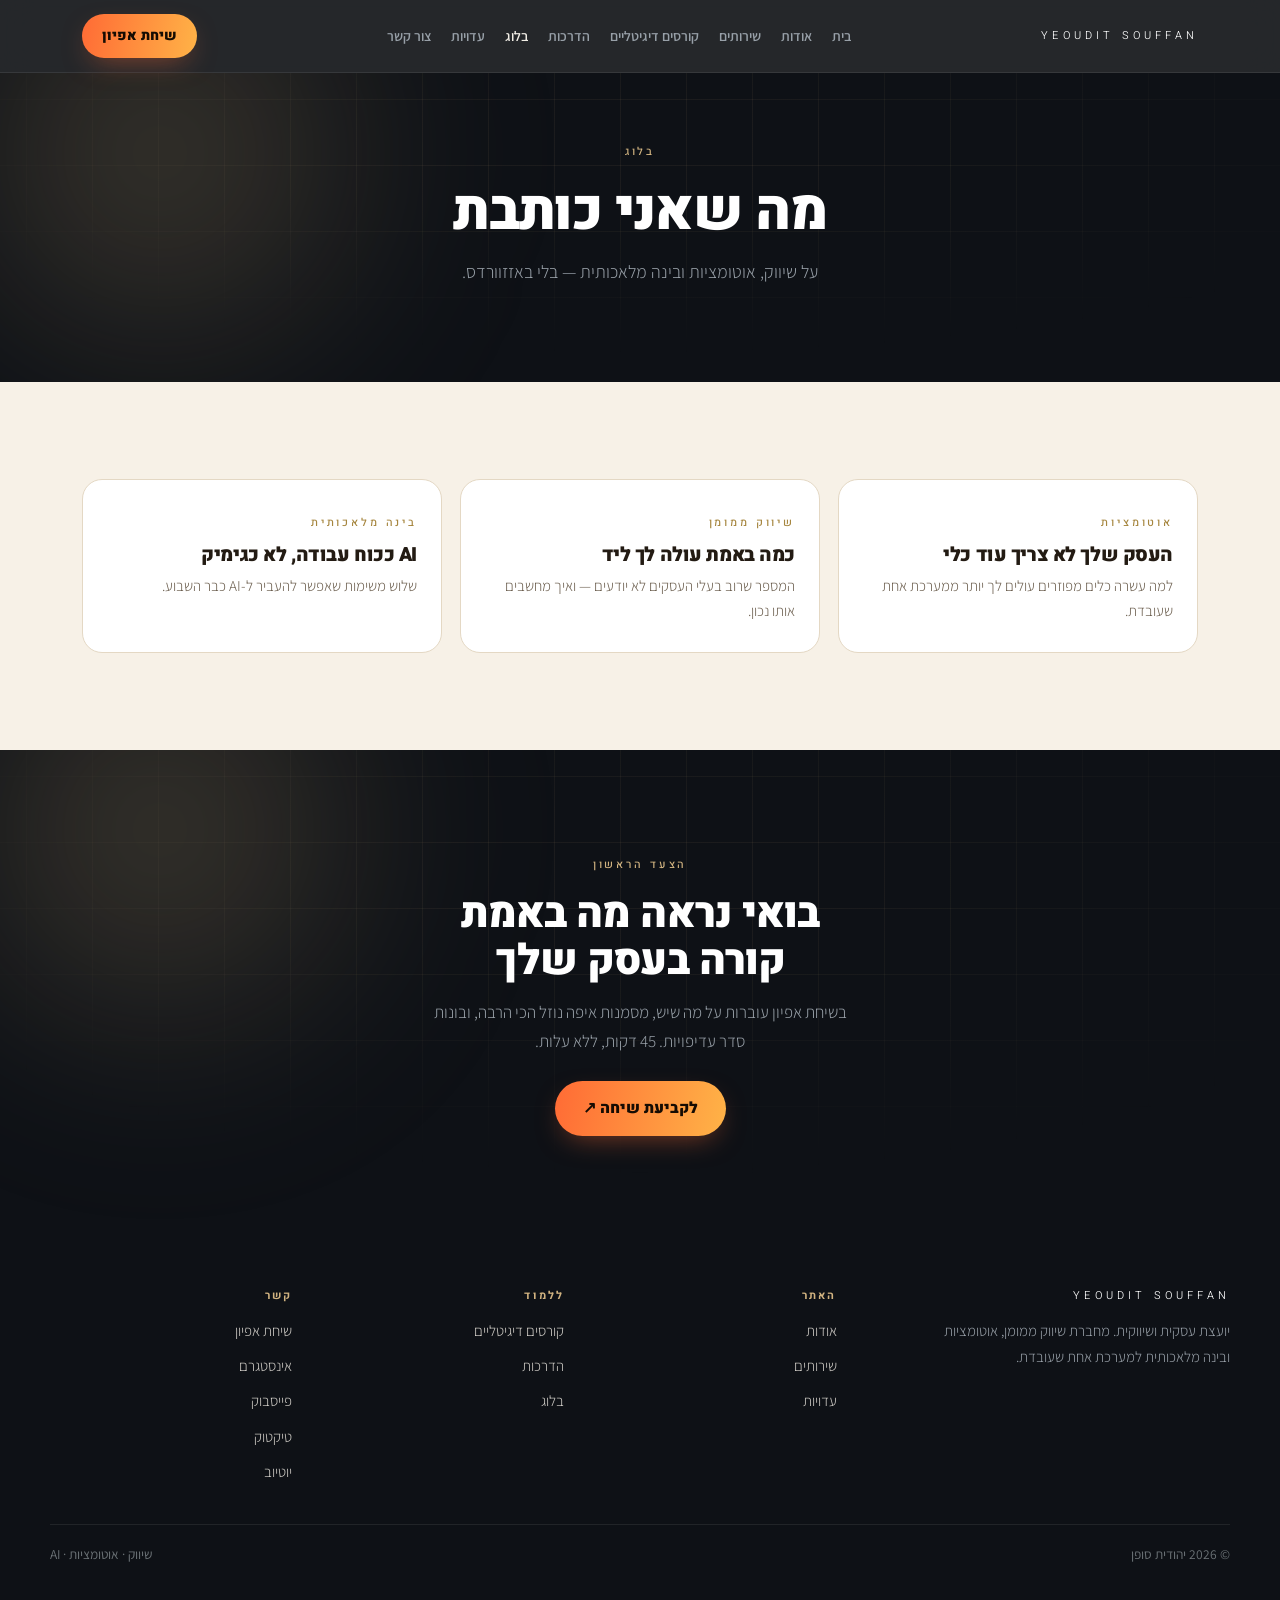
==== blog/index.html @ 68af6e8d "האתר הראשון של יהודית סופן — שמונה עמודים מבנה: בית · אודות · שירותים · קורסים · הדרכות · בלוג · עדו" ====
<!doctype html>
<html lang="he" dir="rtl">
<head>
<meta charset="utf-8">
<meta name="viewport" content="width=device-width,initial-scale=1">
<title>בלוג — שיווק, אוטומציות ו-AI | יהודית סופן</title>
<meta name="description" content="מאמרים של יהודית סופן על שיווק דיגיטלי, פרסום ממומן, אוטומציות עסקיות ובינה מלאכותית.">
<link rel="canonical" href="https://yeouditsouffan.co.il/blog/">
<meta property="og:type" content="website">
<meta property="og:site_name" content="יהודית סופן">
<meta property="og:title" content="בלוג — שיווק, אוטומציות ו-AI | יהודית סופן">
<meta property="og:description" content="מאמרים של יהודית סופן על שיווק דיגיטלי, פרסום ממומן, אוטומציות עסקיות ובינה מלאכותית.">
<meta property="og:url" content="https://yeouditsouffan.co.il/blog/">
<meta property="og:locale" content="he_IL">
<meta property="og:image" content="https://yeouditsouffan.co.il/photos/portrait-cutout.jpg">
<link rel="preconnect" href="https://fonts.googleapis.com">
<link rel="preconnect" href="https://fonts.gstatic.com" crossorigin>
<link href="https://fonts.googleapis.com/css2?family=Heebo:wght@300;400;500;700;900&family=Assistant:wght@200;300;400;600&display=swap" rel="stylesheet">
<link rel="stylesheet" href="/style.css">
<script type="application/ld+json">
{
  "@context": "https://schema.org",
  "@type": "Person",
  "name": "יהודית סופן",
  "alternateName": "Yeoudit Souffan",
  "jobTitle": "יועצת עסקית ושיווקית",
  "description": "יועצת עסקית ושיווקית. מחברת שיווק ממומן, אוטומציות ובינה מלאכותית למערכת אחת שעובדת.",
  "url": "https://yeouditsouffan.co.il/",
  "mainEntityOfPage": "https://yeouditsouffan.co.il/blog/",
  "image": "https://yeouditsouffan.co.il/photos/portrait-cutout.jpg",
  "email": "office@yeouditsouffan.co.il",
  "knowsAbout": [
    "שיווק דיגיטלי",
    "פרסום ממומן",
    "אוטומציות עסקיות",
    "בינה מלאכותית לעסקים"
  ],
  "sameAs": [
    "https://www.instagram.com/yeoudit_souffan/",
    "https://www.facebook.com/yeoudit.souffan",
    "https://www.tiktok.com/@yeoudit_souffan",
    "https://www.youtube.com/channel/UC3Xn_QvzWLrMPtsvrPe7CGA"
  ]
}
</script>
</head>
<body><header><div class="wrap hd">
<a class="brand" href="/">Yeoudit&nbsp;Souffan</a>
<nav><a href="/">בית</a><a href="/about/">אודות</a><a href="/services/">שירותים</a><a href="/courses/">קורסים דיגיטליים</a><a href="/trainings/">הדרכות</a><a href="/blog/" class="on">בלוג</a><a href="/testimonials/">עדויות</a><a href="/contact/">צור קשר</a></nav>
<a class="pill sm" href="/contact/">שיחת אפיון</a>
</div></header><section class="phead dark"><div class="gridfx"></div><div class="orb"></div><div class="wrap">
<span class="lbl">בלוג</span><h1>מה שאני כותבת</h1><p class="lead">על שיווק, אוטומציות ובינה מלאכותית — בלי באזזוורדס.</p></div></section><section class="sec"><div class="wrap"><div class="g3"><article class="c"><span class="lbl cr">אוטומציות</span><h3 style="margin-top:9px">העסק שלך לא צריך עוד כלי</h3><p>למה עשרה כלים מפוזרים עולים לך יותר ממערכת אחת שעובדת.</p></article><article class="c"><span class="lbl cr">שיווק ממומן</span><h3 style="margin-top:9px">כמה באמת עולה לך ליד</h3><p>המספר שרוב בעלי העסקים לא יודעים — ואיך מחשבים אותו נכון.</p></article><article class="c"><span class="lbl cr">בינה מלאכותית</span><h3 style="margin-top:9px">AI ככוח עבודה, לא כגימיק</h3><p>שלוש משימות שאפשר להעביר ל‑AI כבר השבוע.</p></article></div></div></section><section class="cta dark"><div class="gridfx"></div><div class="orb"></div><div class="wrap">
<span class="lbl">הצעד הראשון</span>
<h2>בואי נראה מה באמת קורה בעסק שלך</h2>
<p>בשיחת אפיון עוברות על מה שיש, מסמנות איפה נוזל הכי הרבה, ובונות סדר עדיפויות. 45 דקות, ללא עלות.</p>
<a class="pill" href="/contact/">לקביעת שיחה ↗</a></div></section><footer class="site"><div class="wrap fin">
<div class="fg">
<div><div class="brand">Yeoudit&nbsp;Souffan</div>
<p class="fp">יועצת עסקית ושיווקית. מחברת שיווק ממומן, אוטומציות ובינה מלאכותית למערכת אחת שעובדת.</p></div>
<div><h4>האתר</h4><a href="/about/">אודות</a><a href="/services/">שירותים</a><a href="/testimonials/">עדויות</a></div>
<div><h4>ללמוד</h4><a href="/courses/">קורסים דיגיטליים</a><a href="/trainings/">הדרכות</a><a href="/blog/">בלוג</a></div>
<div><h4>קשר</h4><a href="/contact/">שיחת אפיון</a>
<a href="https://www.instagram.com/yeoudit_souffan/" rel="me">אינסטגרם</a><a href="https://www.facebook.com/yeoudit.souffan" rel="me">פייסבוק</a>
<a href="https://www.tiktok.com/@yeoudit_souffan" rel="me">טיקטוק</a><a href="https://www.youtube.com/channel/UC3Xn_QvzWLrMPtsvrPe7CGA" rel="me">יוטיוב</a></div>
</div>
<div class="fbot"><span>© 2026 יהודית סופן</span><span>שיווק · אוטומציות · AI</span></div>
</div></footer></body></html>
---- style.css ----
:root{--dk:#0E1116;--dk2:#151A22;--dkline:rgba(209,179,128,.18);--dkline2:rgba(255,255,255,.08);
--dkink:#F2EEE6;--dkdim:#98A0A8;--cr:#F7F1E7;--cr2:#EFE4D2;--wh:#fff;--crink:#231B13;--crdim:#6B5E4E;--crline:#E4D8C4;
--gold:#D1B380;--gold2:#E8D2A6;--or:#FF6B35;--or2:#FFB347;
--gdk:linear-gradient(130deg,#fff 18%,#FFB347 100%);
--gcr:linear-gradient(130deg,#B38C59 6%,#E8D2A6 46%,#D1B380 72%,#8C6B3A 100%);
--sp:clamp(60px,7.6vw,100px)}
*{box-sizing:border-box;margin:0;padding:0}
body{background:var(--cr);color:var(--crink);font-family:Assistant,system-ui,sans-serif;font-size:17px;line-height:1.75;-webkit-font-smoothing:antialiased;overflow-x:hidden}
h1,h2,h3{font-family:Heebo,sans-serif;font-weight:900;line-height:1.1;letter-spacing:-.022em;text-wrap:balance}
a{color:inherit}img{max-width:100%;display:block}
.wrap{max-width:1180px;margin:0 auto;padding:0 32px;position:relative;z-index:3}
.lbl{font-family:Heebo;font-weight:500;font-size:11px;letter-spacing:.26em;text-transform:uppercase;color:var(--gold)}
.lbl.cr{color:#A6863F}
.pill{display:inline-flex;align-items:center;gap:8px;background:linear-gradient(100deg,var(--or),var(--or2));color:#160C03;
font-family:Heebo;font-weight:900;font-size:15.5px;padding:14px 28px;border-radius:999px;text-decoration:none;
box-shadow:0 10px 28px -10px rgba(255,107,53,.5);transition:transform .25s,box-shadow .25s}
.pill:hover{transform:translateY(-3px);box-shadow:0 18px 42px -12px rgba(255,107,53,.68)}
.pill.sm{padding:10px 20px;font-size:14px}
:focus-visible{outline:2px solid var(--or2);outline-offset:3px}
.dark{background:var(--dk);color:var(--dkink);position:relative;overflow:hidden}
.gridfx{position:absolute;inset:-40px;z-index:0;pointer-events:none;
background-image:linear-gradient(rgba(209,179,128,.07) 1px,transparent 1px),linear-gradient(90deg,rgba(209,179,128,.07) 1px,transparent 1px);
background-size:66px 66px;-webkit-mask-image:radial-gradient(ellipse 80% 70% at 50% 30%,#000 18%,transparent 76%);
mask-image:radial-gradient(ellipse 80% 70% at 50% 30%,#000 18%,transparent 76%)}
.orb{position:absolute;width:560px;height:560px;border-radius:50%;filter:blur(90px);top:-200px;inset-inline-end:-120px;z-index:0;
background:radial-gradient(circle,rgba(209,179,128,.28),transparent 68%);pointer-events:none}
header{position:sticky;top:0;z-index:200;background:rgba(14,17,22,.9);backdrop-filter:blur(16px);border-bottom:1px solid var(--dkline2)}
.hd{display:flex;align-items:center;justify-content:space-between;gap:18px;height:72px}
.brand{font-family:Heebo;font-weight:300;letter-spacing:.38em;font-size:11px;text-transform:uppercase;color:#fff;text-decoration:none;white-space:nowrap}
nav{display:flex;gap:20px;flex-wrap:wrap}
nav a{color:var(--dkdim);text-decoration:none;font-size:14px;font-weight:600;white-space:nowrap}
nav a:hover,nav a.on{color:var(--dkink)}
.phead{padding:62px 0 70px;text-align:center}
.phead h1{font-size:clamp(30px,4.6vw,56px);margin:16px auto 14px;max-width:20ch;color:#fff}
.phead .lead{font-size:18px;color:var(--dkdim);font-weight:300;max-width:58ch;margin:0 auto 24px}
.phead .acts{display:flex;justify-content:center}
.sec{padding:var(--sp) 0}
.sec.alt{background:var(--cr2)}
.shead{text-align:center;margin-bottom:40px}
.shead h2{font-size:clamp(24px,3.2vw,38px);margin-top:12px}
.shead p{color:var(--crdim);font-weight:300;max-width:54ch;margin:12px auto 0}
.g2{display:grid;grid-template-columns:repeat(2,1fr);gap:18px}
.g3{display:grid;grid-template-columns:repeat(3,1fr);gap:18px}
.g4{display:grid;grid-template-columns:repeat(4,1fr);gap:16px}
.c{background:var(--wh);border:1px solid var(--crline);border-radius:20px;padding:26px 24px 28px;
transition:transform .3s,box-shadow .3s,border-color .3s}
.c:hover{transform:translateY(-5px);border-color:#D8C3A0;box-shadow:0 26px 54px -30px rgba(90,66,32,.45)}
.c .num{font-family:Heebo;font-weight:900;font-size:34px;line-height:1;background:var(--gcr);
-webkit-background-clip:text;background-clip:text;color:transparent;display:block;margin-bottom:10px}
.c h3{font-size:19.5px;margin-bottom:8px}
.c p{font-size:15px;color:var(--crdim);font-weight:300;line-height:1.66}
.prose{max-width:68ch;margin:0 auto;font-size:17.5px}
.prose p{margin-bottom:17px}
.prose h2{font-size:26px;margin:34px 0 12px}
.prose ul{margin:0 0 18px;padding-inline-start:20px}
.prose li{margin-bottom:8px}
.hl{background:linear-gradient(transparent 62%,rgba(209,179,128,.45) 62%);padding:0 2px}
.q{background:var(--wh);border:1px solid var(--crline);border-radius:20px;padding:26px 24px}
.q .stars{color:#D1B380;letter-spacing:.14em;font-size:14px;margin-bottom:10px}
.q p{font-size:15.5px;line-height:1.72;font-weight:300}
.q .who{padding-top:14px;margin-top:14px;border-top:1px solid var(--crline);font-size:14px;color:var(--crdim);font-weight:600}
.cta{text-align:center;padding:var(--sp) 0}
.cta h2{font-size:clamp(26px,3.6vw,42px);max-width:20ch;margin:14px auto 14px;color:#fff}
.cta p{color:var(--dkdim);font-weight:300;max-width:52ch;margin:0 auto 24px}
footer.site{background:var(--dk);color:var(--dkink)}
.fin{padding:52px 0 36px}
.fg{display:grid;grid-template-columns:1.5fr 1fr 1fr 1fr;gap:30px;padding-bottom:30px;border-bottom:1px solid var(--dkline2)}
.fg h4{font-family:Heebo;font-weight:700;font-size:11px;letter-spacing:.2em;color:var(--gold);margin-bottom:13px;text-transform:uppercase}
.fg a{display:block;color:var(--dkink);text-decoration:none;font-size:15px;margin-bottom:9px;font-weight:300;opacity:.85}
.fg a:hover{opacity:1}
.fp{color:var(--dkdim);font-size:15px;font-weight:300;margin-top:13px;max-width:290px}
.fbot{display:flex;justify-content:space-between;padding-top:18px;color:#6B7276;font-size:13.5px;flex-wrap:wrap;gap:8px}
@media(max-width:900px){.wrap{padding:0 20px}nav{display:none}
.g2,.g3,.g4{grid-template-columns:1fr}.fg{grid-template-columns:1fr 1fr}}
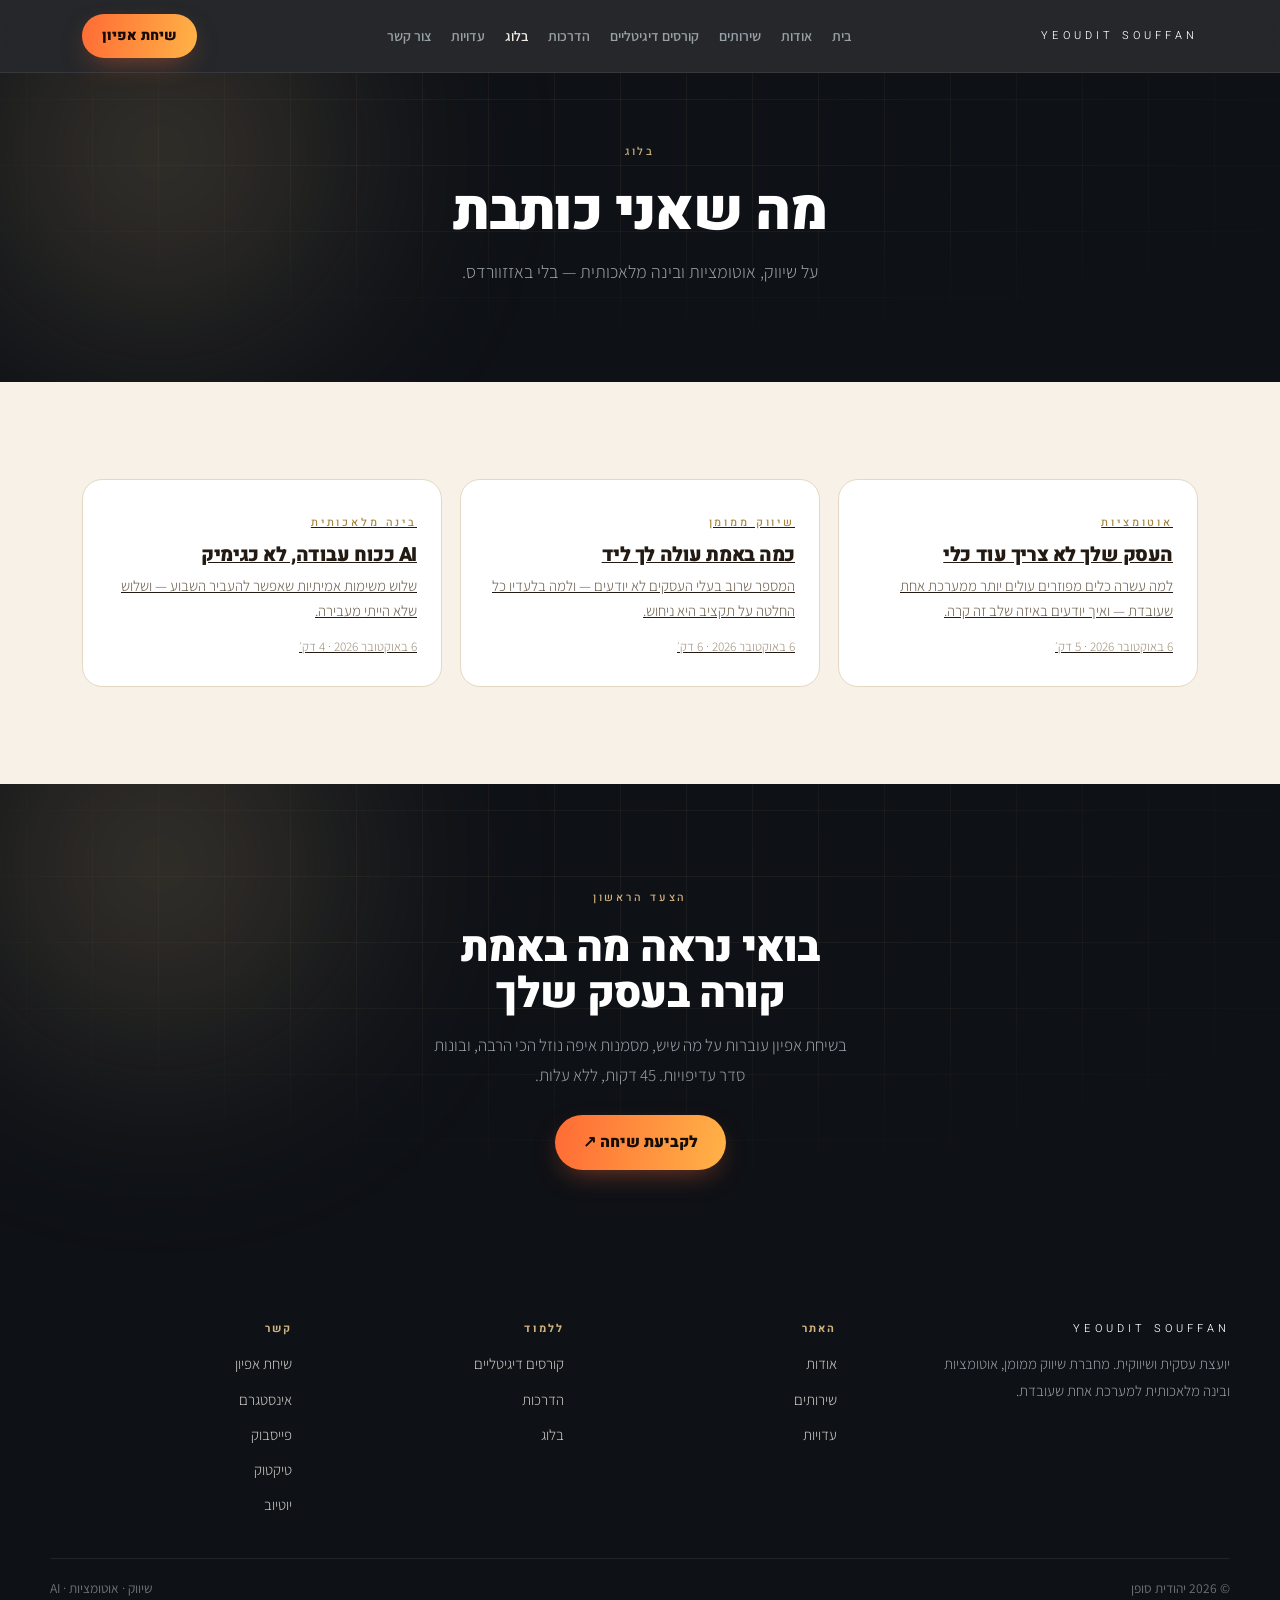
==== commit 7597b7c6: "שלושה מאמרים ראשונים בבלוג העסק שלך לא צריך עוד כלי · כמה באמת עולה לך ליד · AI ככוח עבודה נכתבו לפי" ====
--- a/blog/index.html
+++ b/blog/index.html
@@ -49,7 +49,7 @@
 <nav><a href="/">בית</a><a href="/about/">אודות</a><a href="/services/">שירותים</a><a href="/courses/">קורסים דיגיטליים</a><a href="/trainings/">הדרכות</a><a href="/blog/" class="on">בלוג</a><a href="/testimonials/">עדויות</a><a href="/contact/">צור קשר</a></nav>
 <a class="pill sm" href="/contact/">שיחת אפיון</a>
 </div></header><section class="phead dark"><div class="gridfx"></div><div class="orb"></div><div class="wrap">
-<span class="lbl">בלוג</span><h1>מה שאני כותבת</h1><p class="lead">על שיווק, אוטומציות ובינה מלאכותית — בלי באזזוורדס.</p></div></section><section class="sec"><div class="wrap"><div class="g3"><article class="c"><span class="lbl cr">אוטומציות</span><h3 style="margin-top:9px">העסק שלך לא צריך עוד כלי</h3><p>למה עשרה כלים מפוזרים עולים לך יותר ממערכת אחת שעובדת.</p></article><article class="c"><span class="lbl cr">שיווק ממומן</span><h3 style="margin-top:9px">כמה באמת עולה לך ליד</h3><p>המספר שרוב בעלי העסקים לא יודעים — ואיך מחשבים אותו נכון.</p></article><article class="c"><span class="lbl cr">בינה מלאכותית</span><h3 style="margin-top:9px">AI ככוח עבודה, לא כגימיק</h3><p>שלוש משימות שאפשר להעביר ל‑AI כבר השבוע.</p></article></div></div></section><section class="cta dark"><div class="gridfx"></div><div class="orb"></div><div class="wrap">
+<span class="lbl">בלוג</span><h1>מה שאני כותבת</h1><p class="lead">על שיווק, אוטומציות ובינה מלאכותית — בלי באזזוורדס.</p></div></section><section class="sec"><div class="wrap"><div class="g3"><a class="c" href="/blog/od-kli-o-maarechet/"><span class="lbl cr">אוטומציות</span><h3 style="margin-top:9px">העסק שלך לא צריך עוד כלי</h3><p>למה עשרה כלים מפוזרים עולים יותר ממערכת אחת שעובדת — ואיך יודעים באיזה שלב זה קרה.</p><p style="font-size:13px;color:#9C8E7B;margin-top:12px">6 באוקטובר 2026 · 5 דק׳</p></a><a class="c" href="/blog/kama-ole-lead/"><span class="lbl cr">שיווק ממומן</span><h3 style="margin-top:9px">כמה באמת עולה לך ליד</h3><p>המספר שרוב בעלי העסקים לא יודעים — ולמה בלעדיו כל החלטה על תקציב היא ניחוש.</p><p style="font-size:13px;color:#9C8E7B;margin-top:12px">6 באוקטובר 2026 · 6 דק׳</p></a><a class="c" href="/blog/ai-koach-avoda/"><span class="lbl cr">בינה מלאכותית</span><h3 style="margin-top:9px">AI ככוח עבודה, לא כגימיק</h3><p>שלוש משימות אמיתיות שאפשר להעביר השבוע — ושלוש שלא הייתי מעבירה.</p><p style="font-size:13px;color:#9C8E7B;margin-top:12px">6 באוקטובר 2026 · 4 דק׳</p></a></div></div></section><section class="cta dark"><div class="gridfx"></div><div class="orb"></div><div class="wrap">
 <span class="lbl">הצעד הראשון</span>
 <h2>בואי נראה מה באמת קורה בעסק שלך</h2>
 <p>בשיחת אפיון עוברות על מה שיש, מסמנות איפה נוזל הכי הרבה, ובונות סדר עדיפויות. 45 דקות, ללא עלות.</p>
--- a/style.css
+++ b/style.css
@@ -56,6 +56,22 @@
 .prose ul{margin:0 0 18px;padding-inline-start:20px}
 .prose li{margin-bottom:8px}
 .hl{background:linear-gradient(transparent 62%,rgba(209,179,128,.45) 62%);padding:0 2px}
+.art{max-width:70ch;margin:0 auto;font-size:17.5px}
+.art p{margin-bottom:17px}
+.art p.first{font-size:20px;color:var(--crink)}
+.art h2{font-size:26px;margin:36px 0 13px;padding-top:8px;border-top:2px solid var(--crline)}
+.art .checks{list-style:none;padding:0;margin:0 0 20px;display:grid;gap:8px}
+.art .checks li{position:relative;padding:12px 42px 12px 14px;background:var(--wh);border:1px solid var(--crline);border-radius:12px;font-size:16px;line-height:1.6}
+.art .checks li:before{content:"¹5";position:absolute;right:15px;top:12px;color:#B9954C;font-weight:800}
+.art .steps{counter-reset:s;list-style:none;padding:0;margin:0 0 20px;display:grid;gap:10px}
+.art .steps li{counter-increment:s;position:relative;background:var(--wh);border:1px solid var(--crline);border-radius:13px;padding:16px 58px 16px 16px;font-size:16px;line-height:1.7}
+.art .steps li:before{content:counter(s);position:absolute;right:15px;top:15px;width:30px;height:30px;border-radius:50%;
+ background:linear-gradient(135deg,#D8BC7E,#B9954C);color:#1B1714;font-weight:800;display:flex;align-items:center;justify-content:center;font-size:14px}
+.ameta{display:flex;gap:10px;align-items:center;justify-content:center;color:var(--dkdim);font-size:13.5px;font-weight:300;margin-top:14px}
+.ameta i{width:3px;height:3px;border-radius:50%;background:var(--gold)}
+.aimg{max-width:960px;margin:0 auto 10px;border-radius:20px;overflow:hidden}
+.aimg img{width:100%;height:340px;object-fit:cover}
+.backlink{display:block;text-align:center;margin-top:40px;color:#A6863F;font-weight:600;text-decoration:none}
 .q{background:var(--wh);border:1px solid var(--crline);border-radius:20px;padding:26px 24px}
 .q .stars{color:#D1B380;letter-spacing:.14em;font-size:14px;margin-bottom:10px}
 .q p{font-size:15.5px;line-height:1.72;font-weight:300}
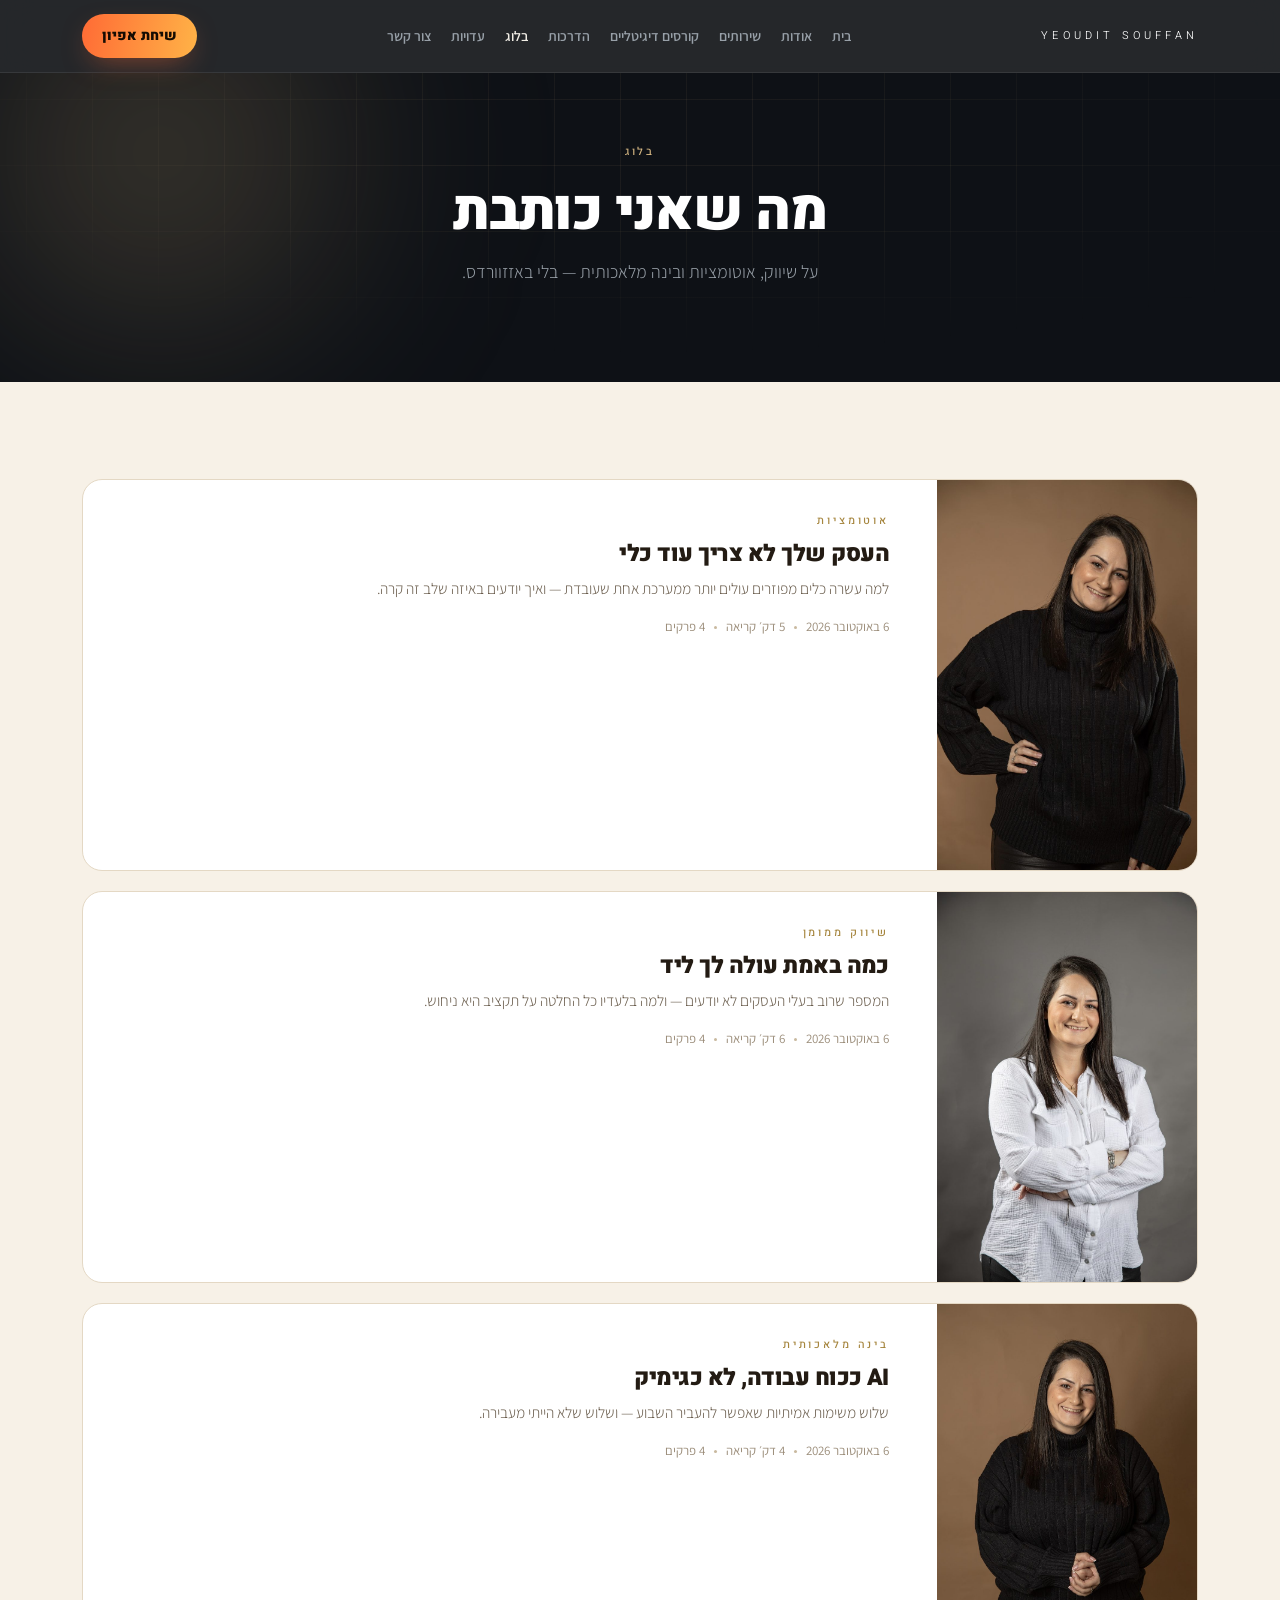
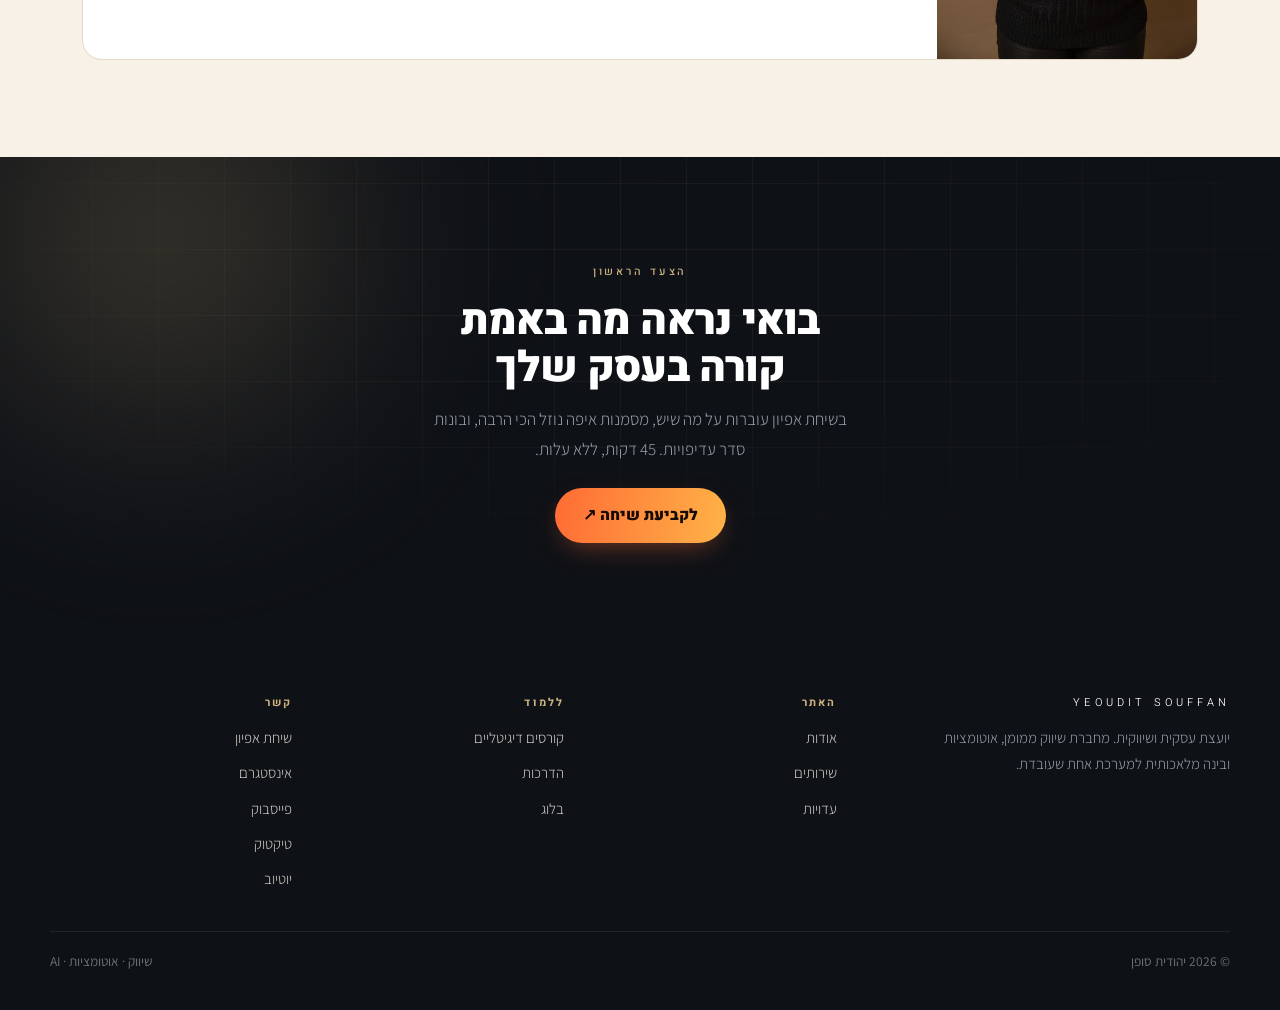
==== commit 36ffd9b0: "עיצוב חדש למאמרים ולעמוד הבלוג - תבנית מאמר בסגנון המדריך: עמודת קריאה צרה, תוכן עניינים דביק,   ספר" ====
--- a/blog/index.html
+++ b/blog/index.html
@@ -49,7 +49,7 @@
 <nav><a href="/">בית</a><a href="/about/">אודות</a><a href="/services/">שירותים</a><a href="/courses/">קורסים דיגיטליים</a><a href="/trainings/">הדרכות</a><a href="/blog/" class="on">בלוג</a><a href="/testimonials/">עדויות</a><a href="/contact/">צור קשר</a></nav>
 <a class="pill sm" href="/contact/">שיחת אפיון</a>
 </div></header><section class="phead dark"><div class="gridfx"></div><div class="orb"></div><div class="wrap">
-<span class="lbl">בלוג</span><h1>מה שאני כותבת</h1><p class="lead">על שיווק, אוטומציות ובינה מלאכותית — בלי באזזוורדס.</p></div></section><section class="sec"><div class="wrap"><div class="g3"><a class="c" href="/blog/od-kli-o-maarechet/"><span class="lbl cr">אוטומציות</span><h3 style="margin-top:9px">העסק שלך לא צריך עוד כלי</h3><p>למה עשרה כלים מפוזרים עולים יותר ממערכת אחת שעובדת — ואיך יודעים באיזה שלב זה קרה.</p><p style="font-size:13px;color:#9C8E7B;margin-top:12px">6 באוקטובר 2026 · 5 דק׳</p></a><a class="c" href="/blog/kama-ole-lead/"><span class="lbl cr">שיווק ממומן</span><h3 style="margin-top:9px">כמה באמת עולה לך ליד</h3><p>המספר שרוב בעלי העסקים לא יודעים — ולמה בלעדיו כל החלטה על תקציב היא ניחוש.</p><p style="font-size:13px;color:#9C8E7B;margin-top:12px">6 באוקטובר 2026 · 6 דק׳</p></a><a class="c" href="/blog/ai-koach-avoda/"><span class="lbl cr">בינה מלאכותית</span><h3 style="margin-top:9px">AI ככוח עבודה, לא כגימיק</h3><p>שלוש משימות אמיתיות שאפשר להעביר השבוע — ושלוש שלא הייתי מעבירה.</p><p style="font-size:13px;color:#9C8E7B;margin-top:12px">6 באוקטובר 2026 · 4 דק׳</p></a></div></div></section><section class="cta dark"><div class="gridfx"></div><div class="orb"></div><div class="wrap">
+<span class="lbl">בלוג</span><h1>מה שאני כותבת</h1><p class="lead">על שיווק, אוטומציות ובינה מלאכותית — בלי באזזוורדס.</p></div></section><section class="sec"><div class="wrap"><div class="feed"><a class="fitem" href="/blog/od-kli-o-maarechet/"><img src="/photos/hero-dark-confident.jpg" alt=""><div class="fb"><span class="lbl cr">אוטומציות</span><h3>העסק שלך לא צריך עוד כלי</h3><p>למה עשרה כלים מפוזרים עולים יותר ממערכת אחת שעובדת — ואיך יודעים באיזה שלב זה קרה.</p><div class="fm"><span>6 באוקטובר 2026</span><i></i><span>5 דק׳ קריאה</span><i></i><span>4 פרקים</span></div></div></a><a class="fitem" href="/blog/kama-ole-lead/"><img src="/photos/light-white-shirt.jpg" alt=""><div class="fb"><span class="lbl cr">שיווק ממומן</span><h3>כמה באמת עולה לך ליד</h3><p>המספר שרוב בעלי העסקים לא יודעים — ולמה בלעדיו כל החלטה על תקציב היא ניחוש.</p><div class="fm"><span>6 באוקטובר 2026</span><i></i><span>6 דק׳ קריאה</span><i></i><span>4 פרקים</span></div></div></a><a class="fitem" href="/blog/ai-koach-avoda/"><img src="/photos/portrait-clasped.jpg" alt=""><div class="fb"><span class="lbl cr">בינה מלאכותית</span><h3>AI ככוח עבודה, לא כגימיק</h3><p>שלוש משימות אמיתיות שאפשר להעביר השבוע — ושלוש שלא הייתי מעבירה.</p><div class="fm"><span>6 באוקטובר 2026</span><i></i><span>4 דק׳ קריאה</span><i></i><span>4 פרקים</span></div></div></a></div></div></section><section class="cta dark"><div class="gridfx"></div><div class="orb"></div><div class="wrap">
 <span class="lbl">הצעד הראשון</span>
 <h2>בואי נראה מה באמת קורה בעסק שלך</h2>
 <p>בשיחת אפיון עוברות על מה שיש, מסמנות איפה נוזל הכי הרבה, ובונות סדר עדיפויות. 45 דקות, ללא עלות.</p>
--- a/style.css
+++ b/style.css
@@ -87,5 +87,69 @@
 .fg a:hover{opacity:1}
 .fp{color:var(--dkdim);font-size:15px;font-weight:300;margin-top:13px;max-width:290px}
 .fbot{display:flex;justify-content:space-between;padding-top:18px;color:#6B7276;font-size:13.5px;flex-wrap:wrap;gap:8px}
+
+/* ===== מאמר — לפי article.py של מנוע הצמיחה =====
+   טור קריאה צר, טקסט 19.5px, משמעות ב-run-ins ובתמונות. כמעט שום מסגרת. */
+#bar{position:fixed;top:0;inset-inline-end:0;height:3px;width:0;background:var(--or);z-index:300;transition:width .08s linear}
+.ahero{padding:46px 0 96px;color:var(--cr);position:relative;overflow:hidden;background:
+ radial-gradient(680px 380px at 80% 0%,rgba(255,179,71,.15),transparent 62%),var(--dk)}
+.ahero .in{position:relative;z-index:2;padding-inline-start:clamp(0px,32vw,400px)}
+.ahero .por{position:absolute;bottom:0;inset-inline-start:0;top:0;width:clamp(240px,34vw,440px);height:100%;
+ object-fit:cover;object-position:52% 16%;
+ -webkit-mask-image:linear-gradient(to var(--maskdir,left),#000 60%,transparent 99%);
+ mask-image:linear-gradient(to var(--maskdir,left),#000 60%,transparent 99%)}
+.crumb{font-size:14px;color:#8C8375;margin-bottom:18px}
+.crumb a{text-decoration:none}
+.kicker{font-family:Heebo;font-size:12px;letter-spacing:.22em;color:var(--or2);margin-bottom:14px;text-transform:uppercase}
+.ahero h1{font-size:clamp(28px,4.4vw,43px);line-height:1.17;font-weight:900;letter-spacing:-.02em;margin:0 0 15px;max-width:18ch;color:#fff}
+.ahero .say{font-size:19px;color:#CAC1B4;max-width:52ch;margin:0;font-weight:300}
+.ahero .meta{margin-top:26px;font-size:14px;color:#8C8375;display:flex;gap:16px;align-items:baseline;flex-wrap:wrap}
+.ahero .meta b{font-family:Heebo;font-size:26px;font-weight:900;line-height:1;margin-inline-end:4px;display:inline-block;
+ background:var(--gdk);-webkit-background-clip:text;background-clip:text;color:transparent;width:max-content}
+.sheet{background:var(--wh);border-radius:22px 22px 0 0;margin-top:-64px;position:relative;z-index:4;padding:50px 0 70px}
+.cols{display:grid;grid-template-columns:minmax(0,560px) 1fr;gap:52px;align-items:start}
+.abody{min-width:0;font-size:19.5px;line-height:1.62;color:var(--crink)}
+.abody .intro{font-size:21px;line-height:1.56;font-weight:600;margin:0 0 34px}
+.abody h2{font-size:27px;line-height:1.28;font-weight:900;margin:54px 0 15px;padding-top:24px;
+ border-top:1px solid var(--crline);scroll-margin-top:20px}
+.abody h2:first-of-type{margin-top:0;padding-top:0;border-top:0}
+.abody h2 .n{display:block;font-family:Heebo;font-size:50px;font-weight:900;line-height:.9;letter-spacing:-.02em;margin-bottom:8px;
+ background:var(--gcr);-webkit-background-clip:text;background-clip:text;color:transparent;width:max-content}
+.abody p{margin:0 0 16px}
+.abody strong{font-weight:700}
+.runin b{font-weight:700}
+.abody .lbl{display:block;font-family:Heebo;font-size:16.5px;font-weight:700;color:var(--or);margin:26px 0 11px;letter-spacing:0;text-transform:none}
+ol.steps{list-style:none;margin:0 0 20px;padding:0;counter-reset:s}
+ol.steps li{counter-increment:s;margin:0 0 12px;padding-inline-start:34px;position:relative}
+ol.steps li:before{content:counter(s);position:absolute;inset-inline-start:0;top:-2px;font-family:Heebo;font-weight:900;font-size:22px;line-height:1.3;
+ background:var(--gcr);-webkit-background-clip:text;background-clip:text;color:transparent}
+.shot{margin:26px 0 30px}
+.shot img{border-radius:12px;width:100%;height:280px;object-fit:cover}
+.shot figcaption{font-size:14px;color:var(--crdim);margin-top:8px}
+/* תוכן עניינים דביק */
+.rail{position:sticky;top:96px;font-size:15px}
+.rail .rt{font-family:Heebo;font-weight:700;font-size:11px;letter-spacing:.2em;color:#A6863F;margin-bottom:12px;text-transform:uppercase}
+.rail a{display:block;color:var(--crdim);text-decoration:none;padding:7px 0 7px 12px;border-inline-start:2px solid var(--crline);line-height:1.45}
+.rail a:hover{color:var(--crink);border-color:var(--gold)}
+.aend{margin:44px 0 0;padding:26px 0 0;border-top:1px solid var(--crline)}
+.aend h3{font-size:24px;font-weight:900;margin:0 0 9px}
+.aend p{color:var(--crdim);margin:0 0 15px}
+@media(max-width:980px){
+ .cols{grid-template-columns:1fr}.rail{position:static;display:none}
+ .ahero .in{padding-inline-start:0}.ahero .por{opacity:.22;width:100%;
+  -webkit-mask-image:linear-gradient(to top,#000 20%,transparent 85%);mask-image:linear-gradient(to top,#000 20%,transparent 85%)}
+}
+/* ===== עמוד הבלוג ===== */
+.feed{display:grid;gap:20px}
+.fitem{display:grid;grid-template-columns:260px 1fr;gap:24px;background:var(--wh);border:1px solid var(--crline);
+ border-radius:20px;overflow:hidden;text-decoration:none;color:inherit;transition:transform .3s,box-shadow .3s,border-color .3s}
+.fitem:hover{transform:translateY(-4px);border-color:#D8C3A0;box-shadow:0 26px 54px -30px rgba(90,66,32,.45)}
+.fitem img{width:100%;height:100%;min-height:190px;object-fit:cover}
+.fitem .fb{padding:24px 24px 24px 0}
+.fitem h3{font-size:23px;margin:8px 0 8px}
+.fitem p{font-size:15.5px;color:var(--crdim);font-weight:300}
+.fitem .fm{margin-top:14px;font-size:13px;color:#9C8E7B;display:flex;gap:9px;align-items:center}
+.fitem .fm i{width:3px;height:3px;border-radius:50%;background:#C9B99F}
+@media(max-width:760px){.fitem{grid-template-columns:1fr}.fitem .fb{padding:0 22px 24px}}
 @media(max-width:900px){.wrap{padding:0 20px}nav{display:none}
 .g2,.g3,.g4{grid-template-columns:1fr}.fg{grid-template-columns:1fr 1fr}}
